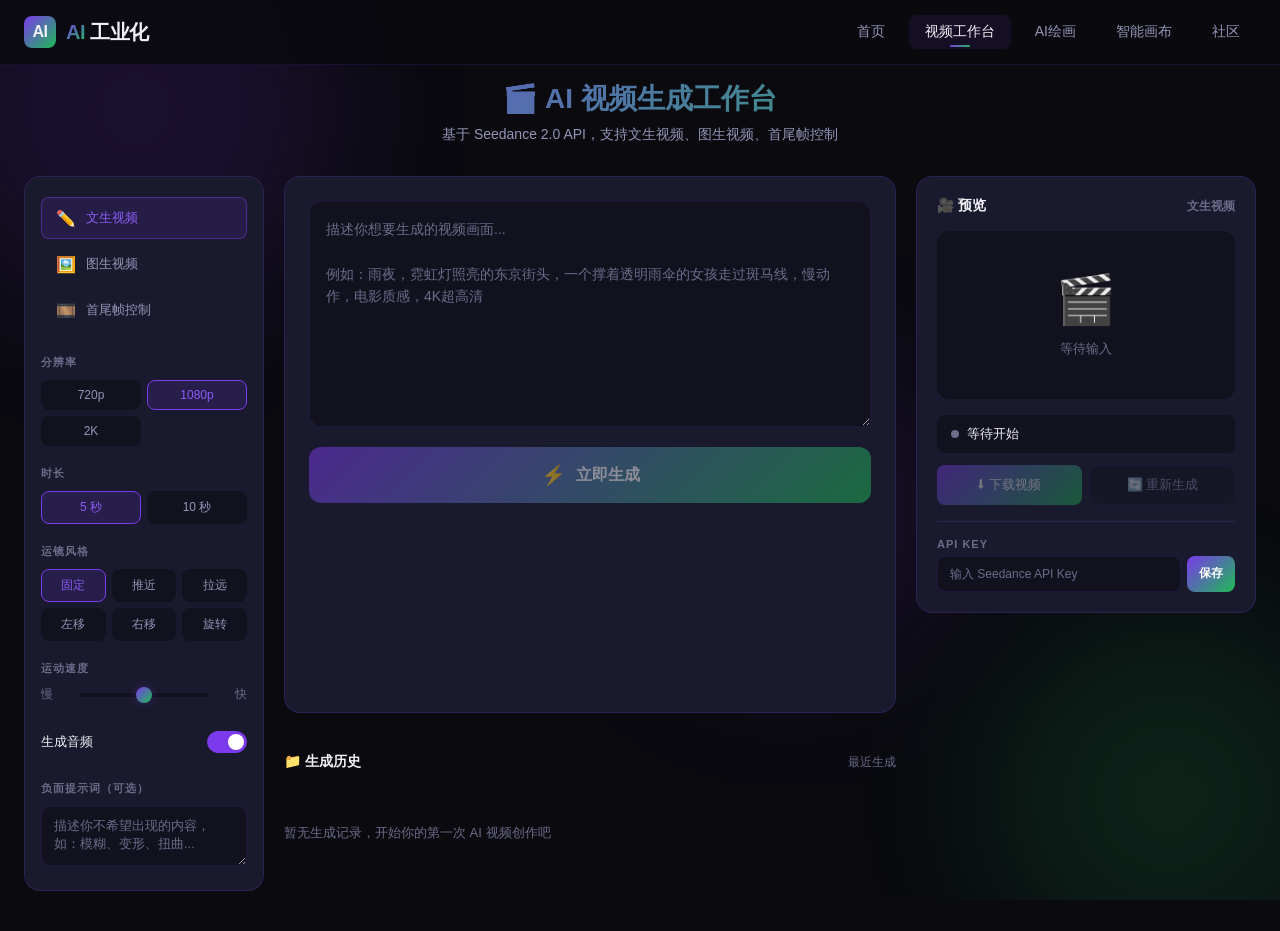
==== pages/video.html @ d216d05a "init: AI工业化视频创作平台" ====
<!DOCTYPE html>
<html lang="zh-CN">
<head>
  <meta charset="UTF-8">
  <meta name="viewport" content="width=device-width, initial-scale=1.0">
  <title>AI 视频生成工作台 - AI 工业化</title>
  <meta name="description" content="AI 视频生成工作台，支持文生视频、图生视频、首尾帧控制，基于 Seedance 2.0 API">
  <link rel="stylesheet" href="../css/style-video.css">
</head>
<body>
  <!-- 动态背景 -->
  <div class="page-bg">
    <div class="orb"></div>
    <div class="orb"></div>
    <div class="orb"></div>
  </div>

  <!-- 导航栏 -->
  <nav class="glass-nav">
    <div class="nav-inner">
      <a href="../index.html" class="nav-brand">
        <span class="logo-icon">AI</span>
        <span><span class="brand-highlight">AI</span> 工业化</span>
      </a>
      <div class="nav-links">
        <a href="../index.html">首页</a>
        <a href="video.html" class="active">视频工作台</a>
        <a href="image.html">AI绘画</a>
        <a href="canvas.html">智能画布</a>
        <a href="community.html">社区</a>
      </div>
      <button class="nav-toggle" aria-label="切换菜单">
        <span></span>
        <span></span>
        <span></span>
      </button>
    </div>
  </nav>

  <!-- 主内容 -->
  <div class="page-wrapper">
    <div class="page-header">
      <h1>🎬 AI 视频生成工作台</h1>
      <p>基于 Seedance 2.0 API，支持文生视频、图生视频、首尾帧控制</p>
    </div>

    <!-- 工作台 -->
    <div class="workbench">

      <!-- ======== 左侧面板：模式选择 & 参数配置 ======== -->
      <aside class="left-panel glass">

        <!-- 模式切换 Tabs -->
        <div class="mode-tabs" role="tablist" aria-label="生成模式">
          <button class="mode-tab active" data-mode="text" role="tab" aria-selected="true">
            <span class="tab-icon">✏️</span>
            <span>文生视频</span>
          </button>
          <button class="mode-tab" data-mode="image" role="tab" aria-selected="false">
            <span class="tab-icon">🖼️</span>
            <span>图生视频</span>
          </button>
          <button class="mode-tab" data-mode="frame" role="tab" aria-selected="false">
            <span class="tab-icon">🎞️</span>
            <span>首尾帧控制</span>
          </button>
        </div>

        <!-- 分辨率 -->
        <div class="panel-section">
          <div class="panel-section-title">分辨率</div>
          <div class="option-grid" data-option="resolution">
            <button class="option-btn" data-value="720p">720p</button>
            <button class="option-btn active" data-value="1080p">1080p</button>
            <button class="option-btn" data-value="2k">2K</button>
          </div>
        </div>

        <!-- 时长 -->
        <div class="panel-section">
          <div class="panel-section-title">时长</div>
          <div class="option-grid" data-option="duration">
            <button class="option-btn active" data-value="5">5 秒</button>
            <button class="option-btn" data-value="10">10 秒</button>
          </div>
        </div>

        <!-- 运镜风格 -->
        <div class="panel-section">
          <div class="panel-section-title">运镜风格</div>
          <div class="option-grid style-grid" data-option="camera_style">
            <button class="option-btn active" data-value="fixed">固定</button>
            <button class="option-btn" data-value="push">推近</button>
            <button class="option-btn" data-value="pull">拉远</button>
            <button class="option-btn" data-value="left">左移</button>
            <button class="option-btn" data-value="right">右移</button>
            <button class="option-btn" data-value="rotate">旋转</button>
          </div>
        </div>

        <!-- 运动速度 -->
        <div class="panel-section">
          <div class="panel-section-title">运动速度</div>
          <div class="speed-slider" data-option="speed">
            <span style="font-size:12px;color:var(--text-muted);width:40px;">慢</span>
            <input type="range" min="0" max="2" value="1" step="1"
                   style="-webkit-appearance:none;appearance:none;flex:1;height:4px;background:var(--bg-input);border-radius:2px;outline:none;cursor:pointer;">
            <span style="font-size:12px;color:var(--text-muted);width:40px;text-align:right;">快</span>
          </div>
        </div>

        <!-- 生成音频 -->
        <div class="panel-section">
          <div class="toggle-row">
            <span class="toggle-label">生成音频</span>
            <label class="toggle-switch">
              <input type="checkbox" checked id="toggle-audio">
              <span class="toggle-slider"></span>
            </label>
          </div>
        </div>

        <!-- 负面提示词 -->
        <div class="panel-section">
          <div class="panel-section-title">负面提示词（可选）</div>
          <textarea class="negative-input" id="negative-prompt" placeholder="描述你不希望出现的内容，如：模糊、变形、扭曲..." aria-label="负面提示词"></textarea>
        </div>

      </aside>

      <!-- ======== 中间面板：主要工作区 ======== -->
      <main class="center-panel">

        <!-- 工作区 -->
        <div class="work-area glass">

          <!-- 文生视频模式 -->
          <div class="mode-content active" id="mode-text">
            <textarea class="prompt-textarea" id="prompt-text" 
                      placeholder="描述你想要生成的视频画面...&#10;&#10;例如：雨夜，霓虹灯照亮的东京街头，一个撑着透明雨伞的女孩走过斑马线，慢动作，电影质感，4K超高清"
                      rows="8" aria-label="视频描述"></textarea>
          </div>

          <!-- 图生视频模式 -->
          <div class="mode-content" id="mode-image">
            <div class="upload-area" id="image-upload-area">
              <div class="upload-icon">🖼️</div>
              <div class="upload-text">拖拽图片到此处或点击上传</div>
              <div class="upload-hint">支持 JPG / PNG / WebP</div>
              <img class="preview-image" id="image-preview" alt="上传的图片预览">
              <input type="file" accept="image/jpeg,image/png,image/webp" id="image-input" aria-label="上传图片">
            </div>
            <div class="prompt-below-input">
              <textarea class="prompt-textarea" id="prompt-image" 
                        placeholder="（可选）描述画面动态效果...&#10;&#10;例如：微风吹动湖面，阳光在水面上闪烁"
                        rows="5" aria-label="图片视频提示词"></textarea>
            </div>
          </div>

          <!-- 首尾帧控制模式 -->
          <div class="mode-content" id="mode-frame">
            <div class="frame-upload-grid">
              <div class="frame-upload-box">
                <span class="upload-label">首帧图片</span>
                <div class="upload-area" id="first-frame-area">
                  <div class="upload-icon">🎬</div>
                  <div class="upload-text">上传首帧</div>
                  <div class="upload-hint">拖拽或点击</div>
                  <img class="preview-image" id="first-frame-preview" alt="首帧预览">
                  <input type="file" accept="image/jpeg,image/png,image/webp" id="first-frame-input" aria-label="上传首帧">
                </div>
              </div>
              <div class="frame-upload-box">
                <span class="upload-label">尾帧图片</span>
                <div class="upload-area" id="last-frame-area">
                  <div class="upload-icon">🎬</div>
                  <div class="upload-text">上传尾帧</div>
                  <div class="upload-hint">拖拽或点击</div>
                  <img class="preview-image" id="last-frame-preview" alt="尾帧预览">
                  <input type="file" accept="image/jpeg,image/png,image/webp" id="last-frame-input" aria-label="上传尾帧">
                </div>
              </div>
            </div>
            <div class="prompt-below-input">
              <textarea class="prompt-textarea" id="prompt-frame" 
                        placeholder="描述首尾帧之间的过渡效果...&#10;&#10;例如：花朵从含苞待放到完全盛开，柔和的自然光线变化"
                        rows="4" aria-label="首尾帧提示词"></textarea>
            </div>
          </div>

          <!-- 生成按钮 -->
          <button class="generate-btn" id="generate-btn" disabled>
            <span class="btn-icon">⚡</span>
            <span>立即生成</span>
          </button>
        </div>

        <!-- 历史记录区域 -->
        <div class="history-section">
          <div class="history-header">
            <h3>📁 生成历史</h3>
            <span style="font-size:12px;color:var(--text-muted);">最近生成</span>
          </div>
          <div class="history-scroll" id="history-scroll">
            <div class="history-empty" id="history-empty">
              暂无生成记录，开始你的第一次 AI 视频创作吧
            </div>
          </div>
        </div>

      </main>

      <!-- ======== 右侧面板：预览区 ======== -->
      <aside class="right-panel glass">

        <div class="preview-section-title">
          <span>🎥 预览</span>
          <span id="mode-label" style="font-size:12px;color:var(--text-muted);">文生视频</span>
        </div>

        <!-- 预览容器 -->
        <div class="preview-container" id="preview-container">
          <div class="preview-placeholder" id="preview-placeholder">
            <div class="placeholder-icon">🎬</div>
            <div class="placeholder-text">
              <span id="status-text">等待输入</span>
            </div>
          </div>
          <video id="preview-video" style="display:none;width:100%;height:100%;object-fit:contain;" 
                 controls autoplay loop></video>
        </div>

        <!-- 状态栏 -->
        <div class="status-bar">
          <span class="status-dot waiting" id="status-dot"></span>
          <span id="status-msg">等待开始</span>
        </div>

        <!-- 操作按钮 -->
        <div class="preview-actions">
          <button class="action-btn primary" id="download-btn" disabled>
            ⬇ 下载视频
          </button>
          <button class="action-btn secondary" id="regenerate-btn" disabled>
            🔄 重新生成
          </button>
        </div>

        <!-- API Key 设置 -->
        <div style="margin-top:16px;padding-top:16px;border-top:1px solid var(--border-card);">
          <div class="panel-section-title" style="margin-bottom:6px;">API Key</div>
          <div style="display:flex;gap:6px;">
            <input type="password" class="negative-input" id="api-key-input" 
                   placeholder="输入 Seedance API Key" 
                   style="min-height:36px;font-size:12px;flex:1;">
            <button id="api-key-save" style="
              padding:8px 12px;
              background:var(--gradient-main);
              border:none;
              border-radius:var(--radius-sm);
              color:white;
              font-size:12px;
              font-weight:600;
              cursor:pointer;
              white-space:nowrap;
              transition:var(--transition);
            ">保存</button>
          </div>
        </div>

      </aside>
    </div>
  </div>

  <script src="../js/main.js"></script>
  <script src="../js/api.js"></script>
  <script>
  (function() {
    'use strict';

    // ============================================
    // DOM 引用
    // ============================================
    const modeTabs = document.querySelectorAll('.mode-tab');
    const modeContents = {
      text: document.getElementById('mode-text'),
      image: document.getElementById('mode-image'),
      frame: document.getElementById('mode-frame')
    };
    const optionGroups = document.querySelectorAll('.option-grid');
    const speedSlider = document.querySelector('.speed-slider input[type="range"]');
    const audioToggle = document.getElementById('toggle-audio');
    const negativePrompt = document.getElementById('negative-prompt');
    const generateBtn = document.getElementById('generate-btn');
    const modeLabel = document.getElementById('mode-label');

    // Preview elements
    const previewContainer = document.getElementById('preview-container');
    const previewPlaceholder = document.getElementById('preview-placeholder');
    const previewVideo = document.getElementById('preview-video');
    const statusDot = document.getElementById('status-dot');
    const statusMsg = document.getElementById('status-msg');
    const statusText = document.getElementById('status-text');
    const downloadBtn = document.getElementById('download-btn');
    const regenerateBtn = document.getElementById('regenerate-btn');

    // API Key
    const apiKeyInput = document.getElementById('api-key-input');
    const apiKeySave = document.getElementById('api-key-save');

    // History
    const historyScroll = document.getElementById('history-scroll');
    const historyEmpty = document.getElementById('history-empty');

    // Inputs
    const promptText = document.getElementById('prompt-text');

    // Image upload elements
    const imageUploadArea = document.getElementById('image-upload-area');
    const imageInput = document.getElementById('image-input');
    const imagePreview = document.getElementById('image-preview');
    const promptImage = document.getElementById('prompt-image');

    // Frame upload elements
    const firstFrameArea = document.getElementById('first-frame-area');
    const firstFrameInput = document.getElementById('first-frame-input');
    const firstFramePreview = document.getElementById('first-frame-preview');
    const lastFrameArea = document.getElementById('last-frame-area');
    const lastFrameInput = document.getElementById('last-frame-input');
    const lastFramePreview = document.getElementById('last-frame-preview');
    const promptFrame = document.getElementById('prompt-frame');

    // ============================================
    // State
    // ============================================
    let currentMode = 'text';
    let currentOptions = {
      resolution: '1080p',
      duration: 5,
      camera_style: 'fixed',
      speed: 'medium',
      audio: true
    };
    let isGenerating = false;
    let generatedVideoUrl = '';
    let history = JSON.parse(localStorage.getItem('ai_video_history') || '[]');
    let uploadedImages = {};

    // ============================================
    // 初始化 - 加载保存的 API Key 和历史
    // ============================================
    function init() {
      // 加载 API Key
      const savedKey = AI_API.getApiKey();
      if (savedKey) {
        apiKeyInput.value = savedKey;
        generateBtn.disabled = false;
      }

      // 加载历史记录
      renderHistory();

      // 事件绑定
      bindModeTabs();
      bindOptions();
      bindGenerate();
      bindApiKey();
      bindUploads();
      bindPreview();
      checkGenerateEnabled();

      // 监听输入变化
      document.querySelectorAll('.prompt-textarea').forEach(function(el) {
        el.addEventListener('input', checkGenerateEnabled);
      });
    }

    // ============================================
    // 模式切换
    // ============================================
    function bindModeTabs() {
      modeTabs.forEach(function(tab) {
        tab.addEventListener('click', function() {
          const mode = tab.dataset.mode;
          if (mode === currentMode) return;
          if (isGenerating) {
            App.showNotification('请等待当前任务完成后切换', 'warning');
            return;
          }

          // 更新 Tab 状态
          modeTabs.forEach(function(t) {
            t.classList.remove('active');
            t.setAttribute('aria-selected', 'false');
          });
          tab.classList.add('active');
          tab.setAttribute('aria-selected', 'true');

          // 更新内容
          Object.keys(modeContents).forEach(function(key) {
            if (modeContents[key]) {
              modeContents[key].classList.remove('active');
            }
          });
          if (modeContents[mode]) {
            modeContents[mode].classList.add('active');
          }

          currentMode = mode;

          // 更新标签
          const labels = { text: '文生视频', image: '图生视频', frame: '首尾帧控制' };
          modeLabel.textContent = labels[mode] || mode;

          checkGenerateEnabled();
        });
      });
    }

    // ============================================
    // 选项切换
    // ============================================
    function bindOptions() {
      // 选项网格按钮
      optionGroups.forEach(function(group) {
        var buttons = group.querySelectorAll('.option-btn');
        buttons.forEach(function(btn) {
          btn.addEventListener('click', function() {
            buttons.forEach(function(b) { b.classList.remove('active'); });
            btn.classList.add('active');

            const optionName = group.dataset.option;
            const value = btn.dataset.value;

            if (optionName === 'resolution') {
              currentOptions.resolution = value;
            } else if (optionName === 'duration') {
              currentOptions.duration = parseInt(value);
            } else if (optionName === 'camera_style') {
              currentOptions.camera_style = value;
            }
          });
        });
      });

      // 运动速度
      if (speedSlider) {
        speedSlider.addEventListener('input', function() {
          const val = parseInt(speedSlider.value);
          if (val <= 0) currentOptions.speed = 'slow';
          else if (val >= 2) currentOptions.speed = 'fast';
          else currentOptions.speed = 'medium';
        });
      }
      
      // 滑块 UI 适配（兼容 fill 样式的）
      if (speedSlider) {
        updateSliderFill(speedSlider);
        speedSlider.addEventListener('input', function() {
          updateSliderFill(speedSlider);
        });
      }

      // 音频开关
      if (audioToggle) {
        audioToggle.addEventListener('change', function() {
          currentOptions.audio = audioToggle.checked;
        });
      }
    }

    function updateSliderFill(slider) {
      var fill = slider.closest('.speed-slider')?.querySelector('.slider-fill');
      if (!fill) return;
      var min = parseFloat(slider.min) || 0;
      var max = parseFloat(slider.max) || 100;
      var val = parseFloat(slider.value) || 0;
      var pct = ((val - min) / (max - min)) * 100;
      fill.style.width = pct + '%';
    }

    // ============================================
    // 上传区域
    // ============================================
    function bindUploads() {
      setupUploadArea(imageUploadArea, imageInput, imagePreview, 'image');
      setupUploadArea(firstFrameArea, firstFrameInput, firstFramePreview, 'firstFrame');
      setupUploadArea(lastFrameArea, lastFrameInput, lastFramePreview, 'lastFrame');
    }

    function setupUploadArea(area, input, preview, key) {
      if (!area || !input || !preview) return;

      // 点击上传
      input.addEventListener('change', function(e) {
        handleFile(e.target.files[0], area, preview, key);
      });

      // 拖拽上传
      ['dragenter', 'dragover'].forEach(function(evt) {
        area.addEventListener(evt, function(e) {
          e.preventDefault();
          e.stopPropagation();
          area.classList.add('drag-over');
        });
      });

      ['dragleave', 'drop'].forEach(function(evt) {
        area.addEventListener(evt, function(e) {
          e.preventDefault();
          e.stopPropagation();
          area.classList.remove('drag-over');
          if (evt === 'drop' && e.dataTransfer.files.length) {
            handleFile(e.dataTransfer.files[0], area, preview, key);
          }
        });
      });
    }

    function handleFile(file, area, preview, key) {
      if (!file || !file.type.startsWith('image/')) {
        App.showNotification('请上传图片文件', 'error');
        return;
      }

      if (file.size > 20 * 1024 * 1024) {
        App.showNotification('图片大小不能超过 20MB', 'error');
        return;
      }

      const reader = new FileReader();
      reader.onload = function(e) {
        preview.src = e.target.result;
        area.classList.add('has-image');
        uploadedImages[key] = file;
        checkGenerateEnabled();
      };
      reader.readAsDataURL(file);
    }

    // ============================================
    // 生成按钮
    // ============================================
    function checkGenerateEnabled() {
      if (isGenerating) {
        generateBtn.disabled = true;
        return;
      }

      const apiKey = AI_API.getApiKey();
      if (!apiKey) {
        generateBtn.disabled = true;
        return;
      }

      if (currentMode === 'text') {
        generateBtn.disabled = !promptText.value.trim();
      } else if (currentMode === 'image') {
        generateBtn.disabled = !uploadedImages.image;
      } else if (currentMode === 'frame') {
        generateBtn.disabled = !uploadedImages.firstFrame;
      }
    }

    // ============================================
    // 生成逻辑
    // ============================================
    function bindGenerate() {
      generateBtn.addEventListener('click', startGeneration);
    }

    async function startGeneration() {
      if (isGenerating) return;

      // 检查 API Key
      const apiKey = AI_API.getApiKey();
      if (!apiKey) {
        App.showNotification('请先在右侧面板设置 API Key', 'warning');
        return;
      }

      // 收集参数
      const options = {
        resolution: currentOptions.resolution,
        duration: currentOptions.duration,
        cameraStyle: currentOptions.camera_style,
        speed: currentOptions.speed,
        audio: currentOptions.audio,
        negativePrompt: negativePrompt.value.trim()
      };

      // 获取提示词
      let prompt = '';
      let taskPromise = null;

      try {
        if (currentMode === 'text') {
          prompt = promptText.value.trim();
          if (!prompt) {
            App.showNotification('请输入视频描述', 'warning');
            return;
          }
          taskPromise = AI_API.textToVideo(prompt, options);
        } else if (currentMode === 'image') {
          if (!uploadedImages.image) {
            App.showNotification('请上传图片', 'warning');
            return;
          }
          prompt = promptImage.value.trim();
          taskPromise = AI_API.imageToVideo(uploadedImages.image, prompt, options);
        } else if (currentMode === 'frame') {
          if (!uploadedImages.firstFrame) {
            App.showNotification('请上传首帧图片', 'warning');
            return;
          }
          prompt = promptFrame.value.trim();
          taskPromise = AI_API.frameToFrame(uploadedImages.firstFrame, uploadedImages.lastFrame || null, prompt, options);
        }

        // 开始生成状态
        isGenerating = true;
        generateBtn.disabled = true;
        generateBtn.querySelector('.btn-icon').textContent = '⏳';
        generateBtn.querySelector(':scope > span:last-child').textContent = '生成中...';
        
        updateStatus('processing', '正在提交任务...');
        updatePreviewStatus('处理中...');

        // 提交任务
        const taskResult = await taskPromise;

        updateStatus('processing', 'AI 正在生成视频（约1-3分钟）');
        updatePreviewStatus('生成中...');
        previewContainer.classList.add('generating');

        // 模拟演示流程（同时也尝试真实轮询）
        const useSimulation = !apiKey || apiKey.length < 10;
        
        if (useSimulation) {
          // 演示模式
          await simulateGeneration();
        } else {
          // 真实轮询
          let lastStatus = '';
          await AI_API.pollTask(taskResult.taskId, function(status) {
            lastStatus = status;
            if (status === 'processing' || status === 'queued') {
              updateStatus('processing', 'AI 正在生成视频，请稍候...');
            }
          });

          updateStatus('completed', '视频生成完成！');
        }

        // 生成完成（演示模式）
        if (useSimulation) {
          generatedVideoUrl = 'https://example.com/generated-video-' + Date.now() + '.mp4';
        }

      } catch (error) {
        console.error('Generation failed:', error);
        updateStatus('waiting', '生成失败: ' + (error.message || '请重试'));
        updatePreviewStatus('❌ 生成失败');
        App.showNotification('生成失败: ' + (error.message || '请重试'), 'error');
        finishGeneration();
        return;
      }

      // 显示视频（演示模式下没有真实视频，展示生成成功状态）
      if (generatedVideoUrl) {
        // 尝试设置真实视频 URL 
        previewVideo.style.display = 'block';
        previewPlaceholder.style.display = 'none';
        previewVideo.src = generatedVideoUrl;
      } else {
        // 演示完成状态
        previewPlaceholder.querySelector('.placeholder-icon').textContent = '✅';
        updatePreviewStatus('✅ 视频生成完成');
      }

      previewContainer.classList.remove('generating');
      downloadBtn.disabled = false;
      regenerateBtn.disabled = false;

      // 添加到历史
      addToHistory({
        mode: currentMode,
        prompt: prompt.substring(0, 50),
        options: options,
        timestamp: Date.now()
      });

      App.showNotification('视频生成成功！', 'success');
      finishGeneration();
    }

    async function simulateGeneration() {
      // 模拟进度
      updateStatus('processing', 'AI 正在分析提示词...');
      await App.sleep(1500);

      updateStatus('processing', '正在生成关键帧...');
      await App.sleep(2000);

      updateStatus('processing', '正在渲染视频...');
      await App.sleep(2000);

      updateStatus('processing', '正在进行后期处理...');
      await App.sleep(1500);

      updateStatus('completed', '视频生成完成！');
      updatePreviewStatus('✅ 视频生成完成！请查看结果');
    }

    function updateStatus(type, msg) {
      statusDot.className = 'status-dot ' + type;
      statusMsg.textContent = msg || '';
    }

    function updatePreviewStatus(text) {
      statusText.textContent = text;
    }

    function finishGeneration() {
      isGenerating = false;
      generateBtn.disabled = false;
      generateBtn.querySelector('.btn-icon').textContent = '⚡';
      generateBtn.querySelector(':scope > span:last-child').textContent = '立即生成';
      checkGenerateEnabled();
    }

    // ============================================
    // 预览操作
    // ============================================
    function bindPreview() {
      // 下载
      downloadBtn.addEventListener('click', function() {
        if (generatedVideoUrl) {
          AI_API.downloadVideo(generatedVideoUrl, 'ai-video-' + Date.now() + '.mp4');
        } else {
          App.showNotification('暂无视频可下载', 'warning');
        }
      });

      // 重新生成
      regenerateBtn.addEventListener('click', function() {
        // 重置预览
        previewVideo.style.display = 'none';
        previewVideo.removeAttribute('src');
        previewPlaceholder.style.display = 'block';
        previewPlaceholder.querySelector('.placeholder-icon').textContent = '🎬';
        updatePreviewStatus('点击"立即生成"重新创作');
        updateStatus('waiting', '准备就绪');
        downloadBtn.disabled = true;
        regenerateBtn.disabled = true;
        generatedVideoUrl = '';
        startGeneration();
      });
    }

    // ============================================
    // API Key 管理
    // ============================================
    function bindApiKey() {
      apiKeySave.addEventListener('click', function() {
        const key = apiKeyInput.value.trim();
        if (!key) {
          App.showNotification('请输入 API Key', 'warning');
          return;
        }
        AI_API.setApiKey(key);
        generateBtn.disabled = false;
        App.showNotification('API Key 已保存', 'success');
        checkGenerateEnabled();
      });

      apiKeyInput.addEventListener('keydown', function(e) {
        if (e.key === 'Enter') {
          apiKeySave.click();
        }
      });
    }

    // ============================================
    // 历史记录
    // ============================================
    function addToHistory(record) {
      history.unshift(record);
      if (history.length > 50) {
        history = history.slice(0, 50);
      }
      localStorage.setItem('ai_video_history', JSON.stringify(history));
      renderHistory();
    }

    function renderHistory() {
      if (!historyScroll || !historyEmpty) return;

      // 清空（保留 empty 占位）
      var items = historyScroll.querySelectorAll('.history-item');
      items.forEach(function(el) { el.remove(); });

      if (history.length === 0) {
        historyEmpty.style.display = 'flex';
        return;
      }

      historyEmpty.style.display = 'none';

      history.forEach(function(record) {
        var item = document.createElement('div');
        item.className = 'history-item';

        var modeIcons = { text: '✏️', image: '🖼️', frame: '🎞️' };
        var modeLabels = { text: '文生', image: '图生', frame: '首尾帧' };

        item.innerHTML = 
          '<div class="history-thumb">' + (modeIcons[record.mode] || '🎬') + '</div>' +
          '<div class="history-meta">' + 
            (modeLabels[record.mode] || record.mode) + ' · ' +
            App.formatDate(record.timestamp, 'HH:mm') +
          '</div>';

        item.title = record.prompt || '';

        item.addEventListener('click', function() {
          App.showNotification('历史记录查看功能开发中', 'info');
        });

        historyScroll.appendChild(item);
      });
    }

    // ============================================
    // 启动
    // ============================================
    document.addEventListener('DOMContentLoaded', init);

  })();
  </script>

</body>
</html>
---- css/style-video.css ----
/* ============================================
   AI 工业化 - 视频生成工作台 样式
   即梦风格 · 深色主题
   ============================================ */

:root {
  --bg-primary: #0a0a0f;
  --bg-card: #1a1a2e;
  --bg-card-hover: #22223a;
  --bg-input: #12121f;
  --border-card: rgba(124, 58, 237, 0.2);
  --border-active: rgba(124, 58, 237, 0.5);
  --purple: #7C3AED;
  --purple-light: #8B5CF6;
  --purple-dark: #5B21B6;
  --cyan: #1DB954;
  --cyan-light: #34D96B;
  --gradient-main: linear-gradient(135deg, #7C3AED, #1DB954);
  --gradient-hover: linear-gradient(135deg, #8B5CF6, #34D96B);
  --text-primary: #f0f0f5;
  --text-secondary: #9494b8;
  --text-muted: #6b6b8a;
  --glow-purple: rgba(124, 58, 237, 0.3);
  --glow-cyan: rgba(29, 185, 84, 0.3);
  --radius-lg: 16px;
  --radius-md: 12px;
  --radius-sm: 8px;
  --transition: all 0.3s cubic-bezier(0.4, 0, 0.2, 1);
}

/* ---- Global Reset ---- */
*, *::before, *::after {
  margin: 0;
  padding: 0;
  box-sizing: border-box;
}

body {
  font-family: -apple-system, BlinkMacSystemFont, 'Segoe UI', Roboto, 'PingFang SC', 'Noto Sans SC', sans-serif;
  background: var(--bg-primary);
  color: var(--text-primary);
  min-height: 100vh;
  overflow-x: hidden;
  -webkit-font-smoothing: antialiased;
}

/* ---- Animated Background ---- */
.page-bg {
  position: fixed;
  top: 0;
  left: 0;
  width: 100%;
  height: 100%;
  z-index: 0;
  pointer-events: none;
  overflow: hidden;
}

.page-bg .orb {
  position: absolute;
  border-radius: 50%;
  filter: blur(80px);
  opacity: 0.15;
  animation: orbFloat 12s ease-in-out infinite;
}

.page-bg .orb:nth-child(1) {
  width: 400px;
  height: 400px;
  background: var(--purple);
  top: -10%;
  left: -5%;
  animation-delay: 0s;
}

.page-bg .orb:nth-child(2) {
  width: 350px;
  height: 350px;
  background: var(--cyan);
  bottom: -8%;
  right: -5%;
  animation-delay: -4s;
}

.page-bg .orb:nth-child(3) {
  width: 300px;
  height: 300px;
  background: var(--purple);
  top: 40%;
  left: 50%;
  animation-delay: -8s;
}

@keyframes orbFloat {
  0%, 100% { transform: translate(0, 0) scale(1); }
  25% { transform: translate(30px, -30px) scale(1.1); }
  50% { transform: translate(-20px, 20px) scale(0.95); }
  75% { transform: translate(15px, -10px) scale(1.05); }
}

/* ---- Glassmorphism Utility ---- */
.glass {
  background: rgba(26, 26, 46, 0.7);
  backdrop-filter: blur(20px);
  -webkit-backdrop-filter: blur(20px);
  border: 1px solid var(--border-card);
}

/* ---- Navigation ---- */
.glass-nav {
  position: fixed;
  top: 0;
  left: 0;
  right: 0;
  z-index: 100;
  background: rgba(10, 10, 15, 0.85);
  backdrop-filter: blur(20px);
  -webkit-backdrop-filter: blur(20px);
  border-bottom: 1px solid rgba(124, 58, 237, 0.15);
}

.nav-inner {
  max-width: 1440px;
  margin: 0 auto;
  padding: 0 24px;
  height: 64px;
  display: flex;
  align-items: center;
  justify-content: space-between;
}

.nav-brand {
  display: flex;
  align-items: center;
  gap: 10px;
  text-decoration: none;
  font-size: 20px;
  font-weight: 700;
  color: var(--text-primary);
  letter-spacing: -0.5px;
}

.nav-brand .logo-icon {
  width: 32px;
  height: 32px;
  background: var(--gradient-main);
  border-radius: 8px;
  display: flex;
  align-items: center;
  justify-content: center;
  font-size: 16px;
  font-weight: bold;
}

.nav-brand .brand-highlight {
  background: var(--gradient-main);
  -webkit-background-clip: text;
  -webkit-text-fill-color: transparent;
  background-clip: text;
}

.nav-links {
  display: flex;
  align-items: center;
  gap: 8px;
}

.nav-links a {
  text-decoration: none;
  color: var(--text-secondary);
  padding: 8px 16px;
  border-radius: var(--radius-sm);
  font-size: 14px;
  font-weight: 500;
  transition: var(--transition);
  position: relative;
}

.nav-links a:hover,
.nav-links a.active {
  color: var(--text-primary);
  background: rgba(124, 58, 237, 0.1);
}

.nav-links a.active::after {
  content: '';
  position: absolute;
  bottom: 2px;
  left: 50%;
  transform: translateX(-50%);
  width: 20px;
  height: 2px;
  background: var(--gradient-main);
  border-radius: 2px;
}

.nav-toggle {
  display: none;
  flex-direction: column;
  gap: 5px;
  background: none;
  border: none;
  cursor: pointer;
  padding: 4px;
}

.nav-toggle span {
  display: block;
  width: 24px;
  height: 2px;
  background: var(--text-secondary);
  border-radius: 2px;
  transition: var(--transition);
}

/* ---- Page Layout ---- */
.page-wrapper {
  position: relative;
  z-index: 1;
  padding-top: 80px;
  padding-bottom: 40px;
  max-width: 1440px;
  margin: 0 auto;
  padding-left: 24px;
  padding-right: 24px;
}

.page-header {
  text-align: center;
  margin-bottom: 32px;
}

.page-header h1 {
  font-size: 28px;
  font-weight: 700;
  background: var(--gradient-main);
  -webkit-background-clip: text;
  -webkit-text-fill-color: transparent;
  background-clip: text;
  margin-bottom: 8px;
}

.page-header p {
  color: var(--text-secondary);
  font-size: 14px;
}

/* ---- Workbench Layout ---- */
.workbench {
  display: grid;
  grid-template-columns: 240px 1fr 340px;
  gap: 20px;
  min-height: calc(100vh - 200px);
}

/* ---- Left Panel (模式选择) ---- */
.left-panel {
  background: var(--bg-card);
  border: 1px solid var(--border-card);
  border-radius: var(--radius-lg);
  padding: 20px 16px;
  height: fit-content;
}

.mode-tabs {
  display: flex;
  flex-direction: column;
  gap: 4px;
  margin-bottom: 24px;
}

.mode-tab {
  display: flex;
  align-items: center;
  gap: 10px;
  padding: 10px 14px;
  border-radius: var(--radius-sm);
  background: transparent;
  border: 1px solid transparent;
  color: var(--text-secondary);
  font-size: 13px;
  font-weight: 500;
  cursor: pointer;
  transition: var(--transition);
  text-align: left;
  width: 100%;
}

.mode-tab .tab-icon {
  width: 20px;
  height: 20px;
  display: flex;
  align-items: center;
  justify-content: center;
  font-size: 16px;
}

.mode-tab:hover {
  background: rgba(124, 58, 237, 0.08);
  color: var(--text-primary);
}

.mode-tab.active {
  background: rgba(124, 58, 237, 0.12);
  border-color: var(--border-active);
  color: var(--purple-light);
}

.mode-tab.active .tab-icon {
  color: var(--purple-light);
}

.panel-section {
  margin-bottom: 20px;
}

.panel-section:last-child {
  margin-bottom: 0;
}

.panel-section-title {
  font-size: 11px;
  font-weight: 600;
  text-transform: uppercase;
  letter-spacing: 1px;
  color: var(--text-muted);
  margin-bottom: 10px;
}

/* ---- Resolution / Duration / Style / Speed Options ---- */
.option-grid {
  display: grid;
  grid-template-columns: 1fr 1fr;
  gap: 6px;
}

.option-btn {
  padding: 7px 10px;
  border-radius: var(--radius-sm);
  background: var(--bg-input);
  border: 1px solid transparent;
  color: var(--text-secondary);
  font-size: 12px;
  cursor: pointer;
  transition: var(--transition);
  text-align: center;
  font-weight: 500;
}

.option-btn:hover {
  border-color: rgba(124, 58, 237, 0.3);
  color: var(--text-primary);
}

.option-btn.active {
  border-color: var(--purple);
  background: rgba(124, 58, 237, 0.15);
  color: var(--purple-light);
}

/* Style options need a full-width grid */
.option-grid.style-grid {
  grid-template-columns: 1fr 1fr 1fr;
}

/* Speed options */
.option-grid.speed-grid {
  grid-template-columns: 1fr;
}

.speed-slider {
  display: flex;
  align-items: center;
  gap: 10px;
}

.speed-slider .slider-track {
  flex: 1;
  height: 4px;
  background: var(--bg-input);
  border-radius: 2px;
  position: relative;
  cursor: pointer;
}

.speed-slider .slider-track .slider-fill {
  height: 100%;
  background: var(--gradient-main);
  border-radius: 2px;
  width: 50%;
  transition: width 0.3s;
}

.speed-slider input[type="range"] {
  -webkit-appearance: none;
  appearance: none;
  flex: 1;
  height: 4px;
  background: var(--bg-input);
  border-radius: 2px;
  outline: none;
  cursor: pointer;
}

.speed-slider input[type="range"]::-webkit-slider-thumb {
  -webkit-appearance: none;
  width: 16px;
  height: 16px;
  background: var(--gradient-main);
  border-radius: 50%;
  cursor: pointer;
  box-shadow: 0 0 10px var(--glow-purple);
}

/* ---- Toggle Switch ---- */
.toggle-row {
  display: flex;
  align-items: center;
  justify-content: space-between;
  padding: 8px 0;
}

.toggle-label {
  font-size: 13px;
  color: var(--text-primary);
}

.toggle-switch {
  position: relative;
  width: 40px;
  height: 22px;
  cursor: pointer;
}

.toggle-switch input {
  opacity: 0;
  width: 0;
  height: 0;
}

.toggle-slider {
  position: absolute;
  inset: 0;
  background: var(--bg-input);
  border-radius: 11px;
  transition: var(--transition);
  border: 1px solid rgba(124, 58, 237, 0.15);
}

.toggle-slider::before {
  content: '';
  position: absolute;
  width: 16px;
  height: 16px;
  left: 2px;
  top: 2px;
  background: var(--text-muted);
  border-radius: 50%;
  transition: var(--transition);
}

.toggle-switch input:checked + .toggle-slider {
  background: var(--purple);
  border-color: var(--purple);
}

.toggle-switch input:checked + .toggle-slider::before {
  background: #fff;
  transform: translateX(18px);
}

/* ---- Negative Prompt Input ---- */
.negative-input {
  width: 100%;
  padding: 10px 12px;
  background: var(--bg-input);
  border: 1px solid rgba(124, 58, 237, 0.15);
  border-radius: var(--radius-sm);
  color: var(--text-primary);
  font-size: 13px;
  resize: vertical;
  min-height: 60px;
  transition: var(--transition);
  outline: none;
  font-family: inherit;
}

.negative-input:focus {
  border-color: var(--purple);
  box-shadow: 0 0 12px var(--glow-purple);
}

.negative-input::placeholder {
  color: var(--text-muted);
}

/* ---- Center Panel (工作区) ---- */
.center-panel {
  display: flex;
  flex-direction: column;
  gap: 20px;
}

.work-area {
  flex: 1;
  background: var(--bg-card);
  border: 1px solid var(--border-card);
  border-radius: var(--radius-lg);
  padding: 24px;
  display: flex;
  flex-direction: column;
}

/* Text input mode */
.prompt-textarea {
  flex: 1;
  width: 100%;
  min-height: 180px;
  padding: 16px;
  background: var(--bg-input);
  border: 1px solid rgba(124, 58, 237, 0.15);
  border-radius: var(--radius-md);
  color: var(--text-primary);
  font-size: 15px;
  resize: vertical;
  outline: none;
  transition: var(--transition);
  font-family: inherit;
  line-height: 1.6;
}

.prompt-textarea:focus {
  border-color: var(--purple);
  box-shadow: 0 0 16px var(--glow-purple);
}

.prompt-textarea::placeholder {
  color: var(--text-muted);
  font-size: 14px;
}

/* Image upload area */
.upload-area {
  border: 2px dashed rgba(124, 58, 237, 0.2);
  border-radius: var(--radius-md);
  padding: 40px 24px;
  text-align: center;
  cursor: pointer;
  transition: var(--transition);
  position: relative;
  background: rgba(124, 58, 237, 0.03);
}

.upload-area:hover,
.upload-area.drag-over {
  border-color: var(--purple);
  background: rgba(124, 58, 237, 0.08);
  box-shadow: 0 0 20px var(--glow-purple);
}

.upload-area .upload-icon {
  font-size: 48px;
  margin-bottom: 12px;
  opacity: 0.6;
}

.upload-area .upload-text {
  font-size: 14px;
  color: var(--text-secondary);
  margin-bottom: 4px;
}

.upload-area .upload-hint {
  font-size: 12px;
  color: var(--text-muted);
}

.upload-area .preview-image {
  max-width: 100%;
  max-height: 200px;
  border-radius: var(--radius-sm);
  display: none;
  margin: 0 auto;
}

.upload-area.has-image {
  border-style: solid;
}

.upload-area.has-image .preview-image {
  display: block;
}

.upload-area.has-image .upload-icon,
.upload-area.has-image .upload-text,
.upload-area.has-image .upload-hint {
  display: none;
}

.upload-area input[type="file"] {
  position: absolute;
  inset: 0;
  opacity: 0;
  cursor: pointer;
}

/* Frame upload grid (首尾帧模式) */
.frame-upload-grid {
  display: grid;
  grid-template-columns: 1fr 1fr;
  gap: 12px;
  margin-bottom: 16px;
}

.frame-upload-box {
  text-align: center;
}

.frame-upload-box .upload-label {
  font-size: 12px;
  color: var(--text-secondary);
  margin-bottom: 8px;
  display: block;
  font-weight: 500;
}

/* Prompt input below upload area */
.prompt-below-input {
  margin-top: 16px;
}

/* ---- Generate Button ---- */
.generate-btn {
  display: flex;
  align-items: center;
  justify-content: center;
  gap: 10px;
  width: 100%;
  padding: 16px 24px;
  background: var(--gradient-main);
  border: none;
  border-radius: var(--radius-md);
  color: white;
  font-size: 16px;
  font-weight: 600;
  cursor: pointer;
  transition: var(--transition);
  margin-top: 20px;
  position: relative;
  overflow: hidden;
}

.generate-btn::before {
  content: '';
  position: absolute;
  inset: 0;
  background: var(--gradient-hover);
  opacity: 0;
  transition: var(--transition);
}

.generate-btn:hover::before {
  opacity: 1;
}

.generate-btn:hover {
  transform: translateY(-2px);
  box-shadow: 0 8px 30px var(--glow-purple);
}

.generate-btn:active {
  transform: translateY(0);
}

.generate-btn:disabled {
  opacity: 0.5;
  cursor: not-allowed;
  transform: none;
  box-shadow: none;
}

.generate-btn span, 
.generate-btn svg {
  position: relative;
  z-index: 1;
}

.generate-btn .btn-icon {
  font-size: 20px;
}

/* ---- Right Panel (预览区) ---- */
.right-panel {
  background: var(--bg-card);
  border: 1px solid var(--border-card);
  border-radius: var(--radius-lg);
  padding: 20px;
  height: fit-content;
}

.preview-section-title {
  font-size: 14px;
  font-weight: 600;
  margin-bottom: 16px;
  display: flex;
  align-items: center;
  justify-content: space-between;
}

.preview-container {
  width: 100%;
  aspect-ratio: 16 / 9;
  background: var(--bg-input);
  border-radius: var(--radius-md);
  overflow: hidden;
  position: relative;
  margin-bottom: 16px;
  display: flex;
  align-items: center;
  justify-content: center;
}

/* Placeholder animation */
.preview-placeholder {
  text-align: center;
  color: var(--text-muted);
}

.preview-placeholder .placeholder-icon {
  font-size: 48px;
  margin-bottom: 12px;
  animation: pulse 2s ease-in-out infinite;
}

.preview-placeholder .placeholder-text {
  font-size: 13px;
}

@keyframes pulse {
  0%, 100% { opacity: 0.4; transform: scale(1); }
  50% { opacity: 0.8; transform: scale(1.05); }
}

/* Generating animation */
.preview-container.generating::after {
  content: '';
  position: absolute;
  inset: 0;
  background: linear-gradient(135deg, 
    transparent 0%, 
    rgba(124, 58, 237, 0.05) 50%, 
    transparent 100%
  );
  background-size: 200% 200%;
  animation: shimmer 2s ease-in-out infinite;
}

@keyframes shimmer {
  0% { background-position: -200% 0; }
  100% { background-position: 200% 0; }
}

/* Status bar */
.status-bar {
  display: flex;
  align-items: center;
  gap: 8px;
  padding: 10px 14px;
  background: var(--bg-input);
  border-radius: var(--radius-sm);
  margin-bottom: 12px;
  font-size: 13px;
}

.status-dot {
  width: 8px;
  height: 8px;
  border-radius: 50%;
  flex-shrink: 0;
}

.status-dot.waiting {
  background: #6b6b8a;
}

.status-dot.processing {
  background: var(--purple);
  animation: blink 1s ease-in-out infinite;
}

.status-dot.completed {
  background: var(--cyan);
}

@keyframes blink {
  0%, 100% { opacity: 1; }
  50% { opacity: 0.3; }
}

/* Action buttons */
.preview-actions {
  display: grid;
  grid-template-columns: 1fr 1fr;
  gap: 8px;
}

.action-btn {
  display: flex;
  align-items: center;
  justify-content: center;
  gap: 6px;
  padding: 10px 16px;
  border-radius: var(--radius-sm);
  font-size: 13px;
  font-weight: 500;
  cursor: pointer;
  transition: var(--transition);
  border: none;
}

.action-btn.primary {
  background: var(--gradient-main);
  color: white;
}

.action-btn.primary:hover {
  box-shadow: 0 4px 16px var(--glow-purple);
  transform: translateY(-1px);
}

.action-btn.secondary {
  background: var(--bg-input);
  color: var(--text-secondary);
  border: 1px solid rgba(124, 58, 237, 0.15);
}

.action-btn.secondary:hover {
  border-color: var(--purple);
  color: var(--text-primary);
}

.action-btn:disabled {
  opacity: 0.4;
  cursor: not-allowed;
  transform: none !important;
}

/* ---- History Section ---- */
.history-section {
  margin-top: 20px;
}

.history-header {
  display: flex;
  align-items: center;
  justify-content: space-between;
  margin-bottom: 12px;
}

.history-header h3 {
  font-size: 14px;
  font-weight: 600;
  color: var(--text-primary);
}

.history-scroll {
  display: flex;
  gap: 12px;
  overflow-x: auto;
  padding-bottom: 8px;
  scrollbar-width: thin;
  scrollbar-color: rgba(124, 58, 237, 0.3) transparent;
}

.history-scroll::-webkit-scrollbar {
  height: 4px;
}

.history-scroll::-webkit-scrollbar-track {
  background: transparent;
}

.history-scroll::-webkit-scrollbar-thumb {
  background: rgba(124, 58, 237, 0.3);
  border-radius: 4px;
}

.history-item {
  flex-shrink: 0;
  width: 140px;
  border-radius: var(--radius-sm);
  overflow: hidden;
  background: var(--bg-input);
  border: 1px solid rgba(124, 58, 237, 0.1);
  cursor: pointer;
  transition: var(--transition);
}

.history-item:hover {
  border-color: var(--purple);
  transform: translateY(-2px);
  box-shadow: 0 4px 16px var(--glow-purple);
}

.history-item .history-thumb {
  width: 100%;
  aspect-ratio: 16 / 9;
  background: linear-gradient(135deg, var(--bg-input), rgba(124, 58, 237, 0.1));
  display: flex;
  align-items: center;
  justify-content: center;
  color: var(--text-muted);
  font-size: 24px;
}

.history-item .history-meta {
  padding: 8px 10px;
  font-size: 11px;
  color: var(--text-secondary);
  white-space: nowrap;
  overflow: hidden;
  text-overflow: ellipsis;
}

.history-empty {
  display: flex;
  align-items: center;
  justify-content: center;
  min-height: 100px;
  color: var(--text-muted);
  font-size: 13px;
}

/* ---- Responsive ---- */
@media (max-width: 1200px) {
  .workbench {
    grid-template-columns: 220px 1fr 300px;
  }
}

@media (max-width: 992px) {
  .workbench {
    grid-template-columns: 1fr;
    gap: 16px;
  }

  .left-panel {
    position: sticky;
    top: 80px;
    z-index: 10;
  }

  .mode-tabs {
    flex-direction: row;
    overflow-x: auto;
  }

  .mode-tab {
    white-space: nowrap;
    flex-shrink: 0;
  }

  .option-grid {
    grid-template-columns: repeat(4, 1fr);
  }
}

@media (max-width: 768px) {
  .nav-links {
    display: none;
    position: absolute;
    top: 64px;
    left: 0;
    right: 0;
    background: var(--bg-primary);
    flex-direction: column;
    padding: 16px 24px;
    border-bottom: 1px solid rgba(124, 58, 237, 0.15);
  }

  .nav-links.open {
    display: flex;
  }

  .nav-toggle {
    display: flex;
  }

  .page-wrapper {
    padding-left: 16px;
    padding-right: 16px;
  }

  .workbench {
    grid-template-columns: 1fr;
  }

  .option-grid {
    grid-template-columns: 1fr 1fr;
  }

  .option-grid.style-grid {
    grid-template-columns: 1fr 1fr 1fr;
  }

  .frame-upload-grid {
    grid-template-columns: 1fr;
  }

  .right-panel {
    order: -1;
  }
}

@media (max-width: 480px) {
  .option-grid.style-grid {
    grid-template-columns: 1fr 1fr;
  }

  .preview-actions {
    grid-template-columns: 1fr;
  }
}

/* ---- Hide mode content ---- */
.mode-content {
  display: none;
}

.mode-content.active {
  display: flex;
  flex-direction: column;
}
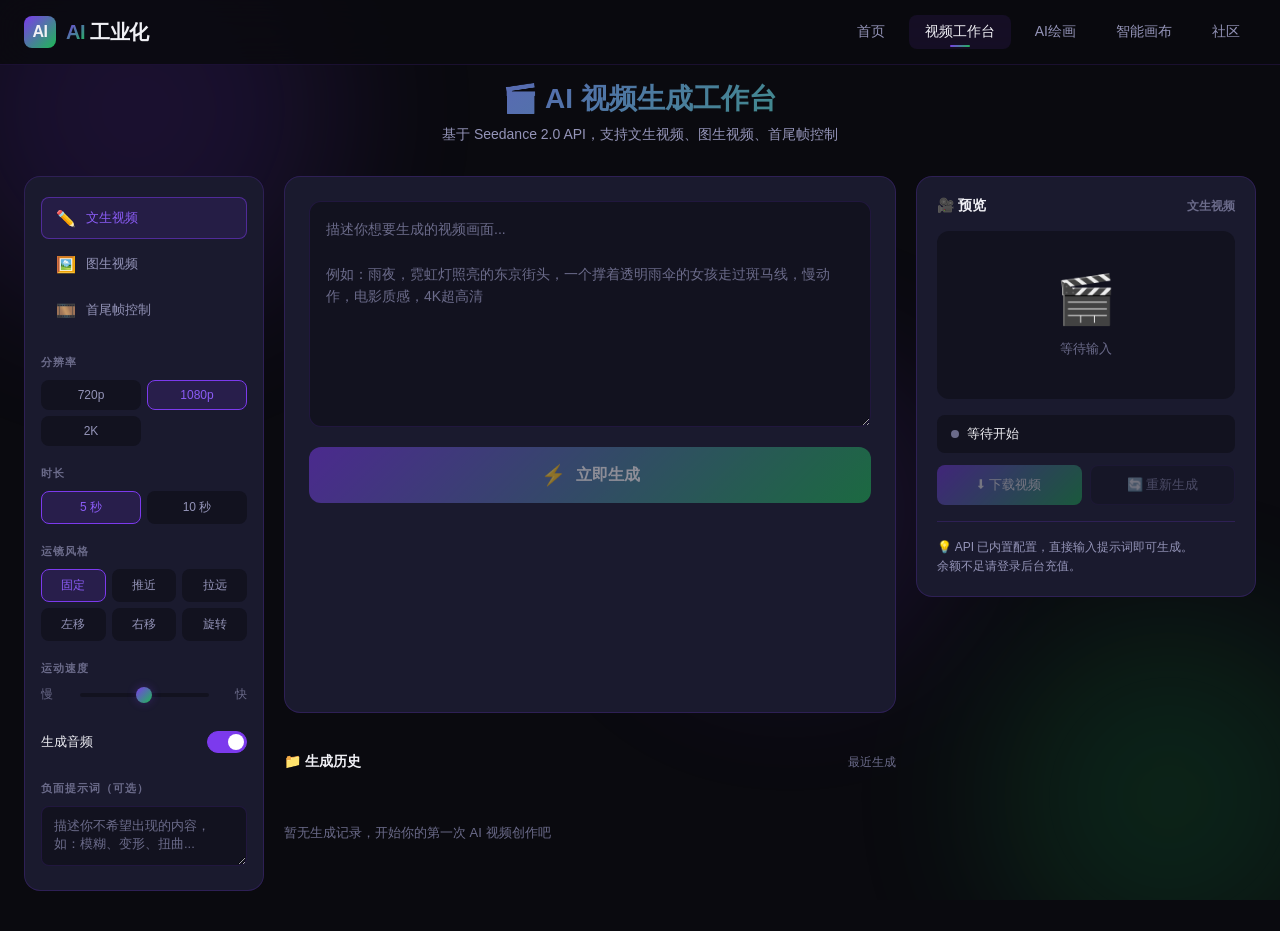
==== commit 2a53c60d: "fix: 移除API Key输入界面，Key已内置到代码中" ====
--- a/pages/video.html
+++ b/pages/video.html
@@ -246,25 +246,11 @@
           </button>
         </div>
 
-        <!-- API Key 设置 -->
+        <!-- API 已内置 -->
         <div style="margin-top:16px;padding-top:16px;border-top:1px solid var(--border-card);">
-          <div class="panel-section-title" style="margin-bottom:6px;">API Key</div>
-          <div style="display:flex;gap:6px;">
-            <input type="password" class="negative-input" id="api-key-input" 
-                   placeholder="输入 Seedance API Key" 
-                   style="min-height:36px;font-size:12px;flex:1;">
-            <button id="api-key-save" style="
-              padding:8px 12px;
-              background:var(--gradient-main);
-              border:none;
-              border-radius:var(--radius-sm);
-              color:white;
-              font-size:12px;
-              font-weight:600;
-              cursor:pointer;
-              white-space:nowrap;
-              transition:var(--transition);
-            ">保存</button>
+          <div style="font-size:12px;color:var(--text-secondary);line-height:1.6;">
+            💡 API 已内置配置，直接输入提示词即可生成。<br>
+            余额不足请登录后台充值。
           </div>
         </div>
 
@@ -304,9 +290,7 @@
     const downloadBtn = document.getElementById('download-btn');
     const regenerateBtn = document.getElementById('regenerate-btn');
 
-    // API Key
-    const apiKeyInput = document.getElementById('api-key-input');
-    const apiKeySave = document.getElementById('api-key-save');
+    // API Key 已内置在 api.js
 
     // History
     const historyScroll = document.getElementById('history-scroll');
@@ -347,15 +331,10 @@
     let uploadedImages = {};
 
     // ============================================
-    // 初始化 - 加载保存的 API Key 和历史
+    // 初始化
     // ============================================
     function init() {
-      // 加载 API Key
-      const savedKey = AI_API.getApiKey();
-      if (savedKey) {
-        apiKeyInput.value = savedKey;
-        generateBtn.disabled = false;
-      }
+      generateBtn.disabled = false;
 
       // 加载历史记录
       renderHistory();
@@ -364,7 +343,7 @@
       bindModeTabs();
       bindOptions();
       bindGenerate();
-      bindApiKey();
+      // API Key 已内置
       bindUploads();
       bindPreview();
       checkGenerateEnabled();
@@ -434,6 +413,18 @@
 
             if (optionName === 'resolution') {
               currentOptions.resolution = value;
+              // 分辨率映射到API需要的ratio
+              const ratioMap = {
+                '720p': '16:9',
+                '1080p': '16:9',
+                '2k': '16:9'
+              };
+              // 如果用户选择了9:16的比例选项
+              if (value === '9:16' || value === '1:1') {
+                currentOptions.ratio = value;
+              } else {
+                currentOptions.ratio = '16:9';
+              }
             } else if (optionName === 'duration') {
               currentOptions.duration = parseInt(value);
             } else if (optionName === 'camera_style') {
@@ -547,12 +538,6 @@
         return;
       }
 
-      const apiKey = AI_API.getApiKey();
-      if (!apiKey) {
-        generateBtn.disabled = true;
-        return;
-      }
-
       if (currentMode === 'text') {
         generateBtn.disabled = !promptText.value.trim();
       } else if (currentMode === 'image') {
@@ -572,21 +557,14 @@
     async function startGeneration() {
       if (isGenerating) return;
 
-      // 检查 API Key
-      const apiKey = AI_API.getApiKey();
-      if (!apiKey) {
-        App.showNotification('请先在右侧面板设置 API Key', 'warning');
-        return;
-      }
-
-      // 收集参数
+      // API Key 已内置
+
+      // 收集参数（适配新API文档）
       const options = {
-        resolution: currentOptions.resolution,
-        duration: currentOptions.duration,
-        cameraStyle: currentOptions.camera_style,
-        speed: currentOptions.speed,
-        audio: currentOptions.audio,
-        negativePrompt: negativePrompt.value.trim()
+        ratio: currentOptions.ratio || '16:9',
+        duration: currentOptions.duration || 5,
+        cameraStyle: currentOptions.camera_style || 'fixed',
+        audio: currentOptions.audio !== false
       };
 
       // 获取提示词
@@ -633,29 +611,30 @@
         updatePreviewStatus('生成中...');
         previewContainer.classList.add('generating');
 
-        // 模拟演示流程（同时也尝试真实轮询）
-        const useSimulation = !apiKey || apiKey.length < 10;
-        
-        if (useSimulation) {
-          // 演示模式
-          await simulateGeneration();
+        // 真实API轮询（按照新API文档的状态名）
+        const pollResult = await AI_API.pollTask(taskResult.taskId, function(status, progress) {
+          const statusText = {
+            'QUEUED': '排队中...',
+            'PENDING': '排队中...',
+            'IN_PROGRESS': '生成中...',
+            'RUNNING': '生成中...'
+          }[status] || '处理中...';
+          updateStatus('processing', `AI 正在生成视频 ${statusText} (${progress})`);
+        });
+
+        // 保存视频URL到全局变量，供下载使用
+        if (pollResult && pollResult.videoUrl) {
+          generatedVideoUrl = pollResult.videoUrl;
+          previewVideo.style.display = 'block';
+          previewPlaceholder.style.display = 'none';
+          previewVideo.src = generatedVideoUrl;
+          downloadBtn.disabled = false;
         } else {
-          // 真实轮询
-          let lastStatus = '';
-          await AI_API.pollTask(taskResult.taskId, function(status) {
-            lastStatus = status;
-            if (status === 'processing' || status === 'queued') {
-              updateStatus('processing', 'AI 正在生成视频，请稍候...');
-            }
-          });
-
-          updateStatus('completed', '视频生成完成！');
+          previewPlaceholder.querySelector('.placeholder-icon').textContent = '✅';
         }
 
-        // 生成完成（演示模式）
-        if (useSimulation) {
-          generatedVideoUrl = 'https://example.com/generated-video-' + Date.now() + '.mp4';
-        }
+        updateStatus('completed', '视频生成完成！');
+        updatePreviewStatus('✅ 视频生成完成！');
 
       } catch (error) {
         console.error('Generation failed:', error);
@@ -666,18 +645,6 @@
         return;
       }
 
-      // 显示视频（演示模式下没有真实视频，展示生成成功状态）
-      if (generatedVideoUrl) {
-        // 尝试设置真实视频 URL 
-        previewVideo.style.display = 'block';
-        previewPlaceholder.style.display = 'none';
-        previewVideo.src = generatedVideoUrl;
-      } else {
-        // 演示完成状态
-        previewPlaceholder.querySelector('.placeholder-icon').textContent = '✅';
-        updatePreviewStatus('✅ 视频生成完成');
-      }
-
       previewContainer.classList.remove('generating');
       downloadBtn.disabled = false;
       regenerateBtn.disabled = false;
@@ -692,24 +659,6 @@
 
       App.showNotification('视频生成成功！', 'success');
       finishGeneration();
-    }
-
-    async function simulateGeneration() {
-      // 模拟进度
-      updateStatus('processing', 'AI 正在分析提示词...');
-      await App.sleep(1500);
-
-      updateStatus('processing', '正在生成关键帧...');
-      await App.sleep(2000);
-
-      updateStatus('processing', '正在渲染视频...');
-      await App.sleep(2000);
-
-      updateStatus('processing', '正在进行后期处理...');
-      await App.sleep(1500);
-
-      updateStatus('completed', '视频生成完成！');
-      updatePreviewStatus('✅ 视频生成完成！请查看结果');
     }
 
     function updateStatus(type, msg) {
@@ -759,26 +708,10 @@
     }
 
     // ============================================
-    // API Key 管理
+    // API Key 管理（已内置）
     // ============================================
     function bindApiKey() {
-      apiKeySave.addEventListener('click', function() {
-        const key = apiKeyInput.value.trim();
-        if (!key) {
-          App.showNotification('请输入 API Key', 'warning');
-          return;
-        }
-        AI_API.setApiKey(key);
-        generateBtn.disabled = false;
-        App.showNotification('API Key 已保存', 'success');
-        checkGenerateEnabled();
-      });
-
-      apiKeyInput.addEventListener('keydown', function(e) {
-        if (e.key === 'Enter') {
-          apiKeySave.click();
-        }
-      });
+      // API Key 已内置在 api.js 中，无需配置
     }
 
     // ============================================
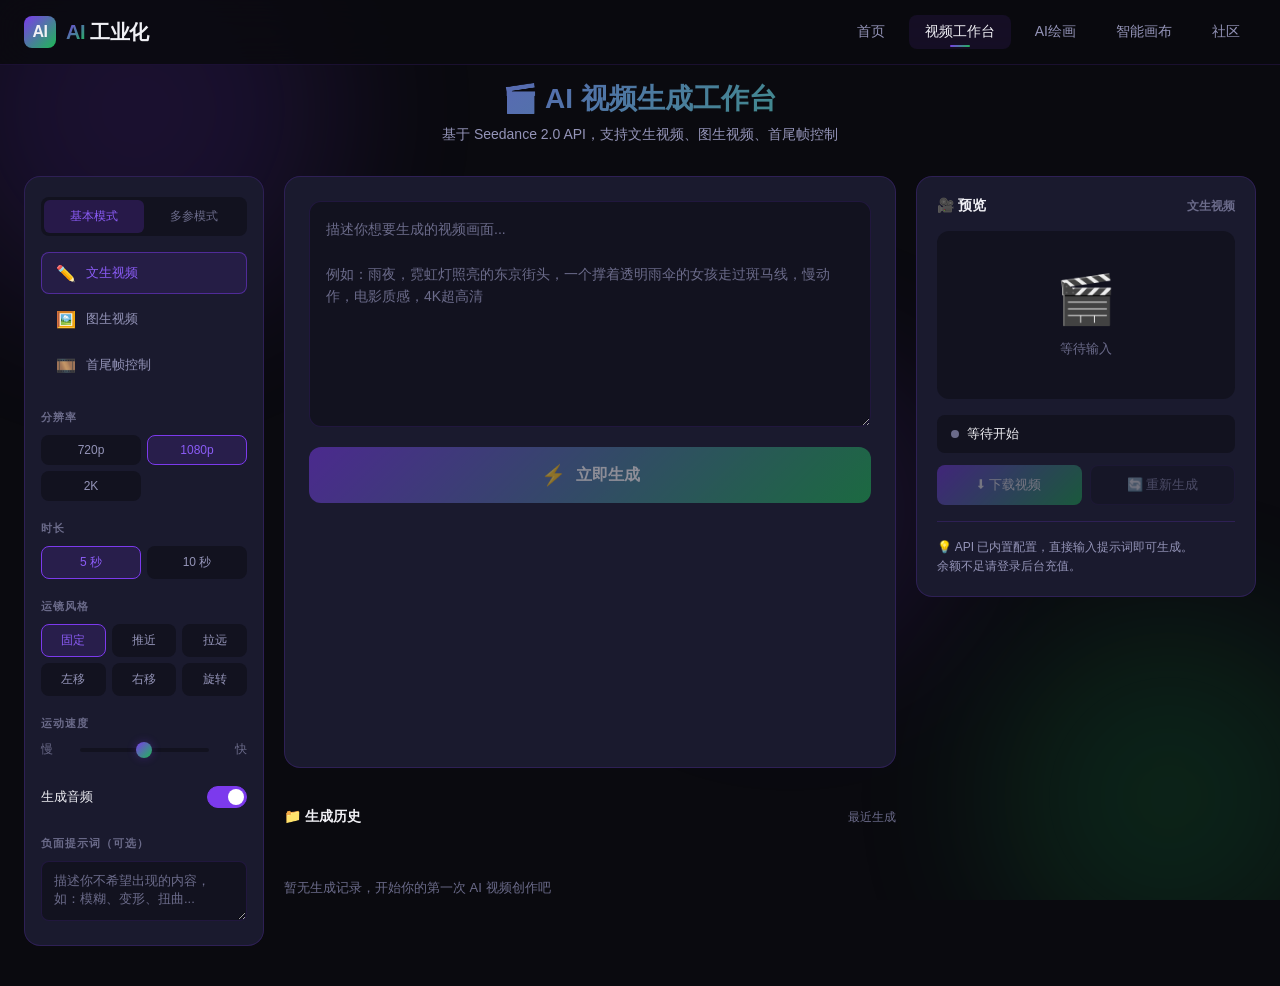
==== commit 4fbfd411: "feat: 视频工作台添加多参模式 - 左侧面板顶部增加「基本模式/多参模式」Tab切换 - 多参模式支持同时上传参考图片、视频、音频（多张/多个） - 图片预览缩略图、视频/音频显示文件名列表，均可" ====
--- a/pages/video.html
+++ b/pages/video.html
@@ -49,6 +49,12 @@
 
       <!-- ======== 左侧面板：模式选择 & 参数配置 ======== -->
       <aside class="left-panel glass">
+
+        <!-- 输入模式切换（基本模式/多参模式） -->
+        <div class="input-mode-tabs" role="tablist" aria-label="输入模式">
+          <button class="input-mode-tab active" data-input-mode="basic" role="tab" aria-selected="true">基本模式</button>
+          <button class="input-mode-tab" data-input-mode="multi" role="tab" aria-selected="false">多参模式</button>
+        </div>
 
         <!-- 模式切换 Tabs -->
         <div class="mode-tabs" role="tablist" aria-label="生成模式">
@@ -188,6 +194,55 @@
             </div>
           </div>
 
+          <!-- 多参模式 -->
+          <div class="mode-content" id="mode-multi">
+            <!-- 提示词 -->
+            <div class="multi-ref-section">
+              <textarea class="prompt-textarea" id="prompt-multi" 
+                        placeholder="描述你想要生成的视频画面...&#10;&#10;例如：雨夜，霓虹灯照亮的东京街头，慢动作，电影质感"
+                        rows="5" aria-label="多参视频描述"></textarea>
+            </div>
+
+            <!-- 参考图片 -->
+            <div class="multi-ref-section">
+              <div class="multi-ref-header">
+                <span class="multi-ref-label">🖼️ 参考图片 <span class="multi-ref-count" id="multi-img-count">0</span></span>
+              </div>
+              <div class="multi-upload-area" id="multi-img-area">
+                <div class="upload-icon-small">🖼️</div>
+                <div class="upload-text-small">拖拽或点击上传图片（支持多张）</div>
+                <input type="file" accept="image/jpeg,image/png,image/webp" id="multi-img-input" multiple aria-label="上传参考图片">
+              </div>
+              <div class="multi-ref-list" id="multi-img-list"></div>
+            </div>
+
+            <!-- 参考视频 -->
+            <div class="multi-ref-section">
+              <div class="multi-ref-header">
+                <span class="multi-ref-label">🎬 参考视频 <span class="multi-ref-count" id="multi-video-count">0</span></span>
+              </div>
+              <div class="multi-upload-area" id="multi-video-area">
+                <div class="upload-icon-small">🎬</div>
+                <div class="upload-text-small">拖拽或点击上传视频</div>
+                <input type="file" accept="video/mp4,video/webm,video/quicktime" id="multi-video-input" multiple aria-label="上传参考视频">
+              </div>
+              <div class="multi-ref-list" id="multi-video-list"></div>
+            </div>
+
+            <!-- 参考音频 -->
+            <div class="multi-ref-section">
+              <div class="multi-ref-header">
+                <span class="multi-ref-label">🎵 参考音频 <span class="multi-ref-count" id="multi-audio-count">0</span></span>
+              </div>
+              <div class="multi-upload-area" id="multi-audio-area">
+                <div class="upload-icon-small">🎵</div>
+                <div class="upload-text-small">拖拽或点击上传音频</div>
+                <input type="file" accept="audio/mpeg,audio/wav,audio/ogg,audio/mp3" id="multi-audio-input" multiple aria-label="上传参考音频">
+              </div>
+              <div class="multi-ref-list" id="multi-audio-list"></div>
+            </div>
+          </div>
+
           <!-- 生成按钮 -->
           <button class="generate-btn" id="generate-btn" disabled>
             <span class="btn-icon">⚡</span>
@@ -315,9 +370,28 @@
     const promptFrame = document.getElementById('prompt-frame');
 
     // ============================================
+    // 多参模式 DOM 引用
+    // ============================================
+    const inputModeTabs = document.querySelectorAll('.input-mode-tab');
+    const promptMulti = document.getElementById('prompt-multi');
+    const multiImgInput = document.getElementById('multi-img-input');
+    const multiImgArea = document.getElementById('multi-img-area');
+    const multiImgList = document.getElementById('multi-img-list');
+    const multiImgCount = document.getElementById('multi-img-count');
+    const multiVideoInput = document.getElementById('multi-video-input');
+    const multiVideoArea = document.getElementById('multi-video-area');
+    const multiVideoList = document.getElementById('multi-video-list');
+    const multiVideoCount = document.getElementById('multi-video-count');
+    const multiAudioInput = document.getElementById('multi-audio-input');
+    const multiAudioArea = document.getElementById('multi-audio-area');
+    const multiAudioList = document.getElementById('multi-audio-list');
+    const multiAudioCount = document.getElementById('multi-audio-count');
+
+    // ============================================
     // State
     // ============================================
     let currentMode = 'text';
+    let currentInputMode = 'basic'; // 'basic' or 'multi'
     let currentOptions = {
       resolution: '1080p',
       duration: 5,
@@ -330,6 +404,13 @@
     let history = JSON.parse(localStorage.getItem('ai_video_history') || '[]');
     let uploadedImages = {};
 
+    // 多参模式状态
+    let multiFiles = {
+      images: [],
+      videos: [],
+      audios: []
+    };
+
     // ============================================
     // 初始化
     // ============================================
@@ -341,10 +422,12 @@
 
       // 事件绑定
       bindModeTabs();
+      bindInputModeTabs();
       bindOptions();
       bindGenerate();
       // API Key 已内置
       bindUploads();
+      bindMultiUploads();
       bindPreview();
       checkGenerateEnabled();
 
@@ -352,6 +435,9 @@
       document.querySelectorAll('.prompt-textarea').forEach(function(el) {
         el.addEventListener('input', checkGenerateEnabled);
       });
+
+      // 初始隐藏多参模式内容
+      document.getElementById('mode-multi').classList.remove('active');
     }
 
     // ============================================
@@ -390,6 +476,64 @@
           // 更新标签
           const labels = { text: '文生视频', image: '图生视频', frame: '首尾帧控制' };
           modeLabel.textContent = labels[mode] || mode;
+
+          checkGenerateEnabled();
+        });
+      });
+    }
+
+    // ============================================
+    // 输入模式切换（基本模式/多参模式）
+    // ============================================
+    function bindInputModeTabs() {
+      inputModeTabs.forEach(function(tab) {
+        tab.addEventListener('click', function() {
+          const mode = tab.dataset.inputMode;
+          if (mode === currentInputMode) return;
+          if (isGenerating) {
+            App.showNotification('请等待当前任务完成后切换', 'warning');
+            return;
+          }
+
+          // 更新Tab状态
+          inputModeTabs.forEach(function(t) {
+            t.classList.remove('active');
+            t.setAttribute('aria-selected', 'false');
+          });
+          tab.classList.add('active');
+          tab.setAttribute('aria-selected', 'true');
+
+          currentInputMode = mode;
+
+          // 切换中间面板内容
+          // 基本模式：显示 mode-text/image/frame
+          // 多参模式：显示 mode-multi
+          if (mode === 'multi') {
+            // 隐藏基本模式的三个内容，显示多参模式
+            Object.keys(modeContents).forEach(function(key) {
+              if (modeContents[key]) {
+                modeContents[key].classList.remove('active');
+              }
+            });
+            var multiContent = document.getElementById('mode-multi');
+            if (multiContent) multiContent.classList.add('active');
+
+            // 更新标签
+            modeLabel.textContent = '多参模式';
+          } else {
+            // 隐藏多参模式，切回当前选中的生成模式
+            var multiContent = document.getElementById('mode-multi');
+            if (multiContent) multiContent.classList.remove('active');
+
+            // 显示当前选中的模式内容
+            if (modeContents[currentMode]) {
+              modeContents[currentMode].classList.add('active');
+            }
+
+            // 更新标签
+            var labels = { text: '文生视频', image: '图生视频', frame: '首尾帧控制' };
+            modeLabel.textContent = labels[currentMode] || currentMode;
+          }
 
           checkGenerateEnabled();
         });
@@ -530,11 +674,156 @@
     }
 
     // ============================================
+    // 多参模式上传
+    // ============================================
+    function bindMultiUploads() {
+      // 图片上传
+      setupMultiUpload(multiImgInput, multiImgArea, multiImgList, multiImgCount, 'images', 'image');
+      // 视频上传
+      setupMultiUpload(multiVideoInput, multiVideoArea, multiVideoList, multiVideoCount, 'videos', 'video');
+      // 音频上传
+      setupMultiUpload(multiAudioInput, multiAudioArea, multiAudioList, multiAudioCount, 'audios', 'audio');
+    }
+
+    function setupMultiUpload(input, area, listEl, countEl, typeKey, fileType) {
+      if (!input || !area) return;
+
+      var acceptTypes;
+      if (fileType === 'image') {
+        acceptTypes = ['image/jpeg', 'image/png', 'image/webp'];
+      } else if (fileType === 'video') {
+        acceptTypes = ['video/mp4', 'video/webm', 'video/quicktime'];
+      } else {
+        acceptTypes = ['audio/mpeg', 'audio/wav', 'audio/ogg', 'audio/mp3'];
+      }
+
+      function addFiles(fileList) {
+        var added = 0;
+        for (var i = 0; i < fileList.length; i++) {
+          var file = fileList[i];
+          var isTypeOk = false;
+          for (var j = 0; j < acceptTypes.length; j++) {
+            if (file.type === acceptTypes[j] || file.type.startsWith(fileType + '/')) {
+              isTypeOk = true;
+              break;
+            }
+          }
+          // 宽松检查 - 如果type为空也接受
+          if (!isTypeOk && file.type) {
+            App.showNotification('不支持的文件类型: ' + file.name, 'warning');
+            continue;
+          }
+
+          if (file.size > 50 * 1024 * 1024) {
+            App.showNotification('文件大小不能超过 50MB: ' + file.name, 'warning');
+            continue;
+          }
+
+          multiFiles[typeKey].push(file);
+          added++;
+        }
+        renderMultiList(typeKey, listEl, countEl);
+        checkGenerateEnabled();
+      }
+
+      // 点击上传
+      input.addEventListener('change', function(e) {
+        if (e.target.files && e.target.files.length) {
+          addFiles(e.target.files);
+        }
+        // 重置input，允许重复选择同一个文件
+        input.value = '';
+      });
+
+      // 拖拽上传
+      ['dragenter', 'dragover'].forEach(function(evt) {
+        area.addEventListener(evt, function(e) {
+          e.preventDefault();
+          e.stopPropagation();
+          area.classList.add('drag-over');
+        });
+      });
+
+      ['dragleave', 'drop'].forEach(function(evt) {
+        area.addEventListener(evt, function(e) {
+          e.preventDefault();
+          e.stopPropagation();
+          area.classList.remove('drag-over');
+          if (evt === 'drop' && e.dataTransfer.files.length) {
+            addFiles(e.dataTransfer.files);
+          }
+        });
+      });
+    }
+
+    function renderMultiList(typeKey, listEl, countEl) {
+      var files = multiFiles[typeKey];
+      if (!listEl) return;
+      listEl.innerHTML = '';
+
+      // 更新计数
+      if (countEl) countEl.textContent = files.length;
+
+      for (var i = 0; i < files.length; i++) {
+        var file = files[i];
+        var item = document.createElement('div');
+        item.className = 'multi-ref-item' + (typeKey === 'images' ? ' image-item' : ' file-item');
+
+        // 删除按钮
+        var delBtn = document.createElement('button');
+        delBtn.className = 'multi-ref-delete';
+        delBtn.textContent = '✕';
+        delBtn.setAttribute('aria-label', '删除 ' + file.name);
+        (function(idx) {
+          delBtn.addEventListener('click', function(e) {
+            e.stopPropagation();
+            multiFiles[typeKey].splice(idx, 1);
+            renderMultiList(typeKey, listEl, countEl);
+            checkGenerateEnabled();
+          });
+        })(i);
+        item.appendChild(delBtn);
+
+        if (typeKey === 'images') {
+          // 图片：显示缩略图
+          var img = document.createElement('img');
+          img.alt = file.name;
+          var reader = new FileReader();
+          reader.onload = (function(imgEl) {
+            return function(e) {
+              imgEl.src = e.target.result;
+            };
+          })(img);
+          reader.readAsDataURL(file);
+          item.appendChild(img);
+        } else {
+          // 视频/音频：显示文件名
+          var icon = document.createElement('span');
+          icon.className = 'file-icon';
+          icon.textContent = typeKey === 'videos' ? '🎬' : '🎵';
+          item.appendChild(icon);
+
+          var nameSpan = document.createElement('span');
+          nameSpan.className = 'file-name';
+          nameSpan.textContent = file.name;
+          item.appendChild(nameSpan);
+        }
+
+        listEl.appendChild(item);
+      }
+    }
+
+    // ============================================
     // 生成按钮
     // ============================================
     function checkGenerateEnabled() {
       if (isGenerating) {
         generateBtn.disabled = true;
+        return;
+      }
+
+      if (currentInputMode === 'multi') {
+        generateBtn.disabled = !promptMulti.value.trim();
         return;
       }
 
@@ -572,7 +861,19 @@
       let taskPromise = null;
 
       try {
-        if (currentMode === 'text') {
+        if (currentInputMode === 'multi') {
+          // 多参模式
+          prompt = promptMulti.value.trim();
+          if (!prompt) {
+            App.showNotification('请输入视频描述', 'warning');
+            return;
+          }
+          taskPromise = AI_API.multiParamVideo(prompt, {
+            images: multiFiles.images.length ? multiFiles.images : undefined,
+            videos: multiFiles.videos.length ? multiFiles.videos : undefined,
+            audios: multiFiles.audios.length ? multiFiles.audios : undefined
+          }, options);
+        } else if (currentMode === 'text') {
           prompt = promptText.value.trim();
           if (!prompt) {
             App.showNotification('请输入视频描述', 'warning');
@@ -651,7 +952,7 @@
 
       // 添加到历史
       addToHistory({
-        mode: currentMode,
+        mode: currentInputMode === 'multi' ? 'multi' : currentMode,
         prompt: prompt.substring(0, 50),
         options: options,
         timestamp: Date.now()
@@ -744,13 +1045,13 @@
         var item = document.createElement('div');
         item.className = 'history-item';
 
-        var modeIcons = { text: '✏️', image: '🖼️', frame: '🎞️' };
-        var modeLabels = { text: '文生', image: '图生', frame: '首尾帧' };
+        var modeIcons = { text: '✏️', image: '🖼️', frame: '🎞️', multi: '🔧' };
+        var modeLabels = { text: '文生', image: '图生', frame: '首尾帧', multi: '多参' };
 
         item.innerHTML = 
           '<div class="history-thumb">' + (modeIcons[record.mode] || '🎬') + '</div>' +
           '<div class="history-meta">' + 
-            (modeLabels[record.mode] || record.mode) + ' · ' +
+            (modeLabels[record.mode] || record.mode) + ' · ' + 
             App.formatDate(record.timestamp, 'HH:mm') +
           '</div>';
 
--- a/css/style-video.css
+++ b/css/style-video.css
@@ -1022,6 +1022,199 @@
   }
 }
 
+/* ============================================
+   多参模式 - Input模式切换（基本模式/多参模式）
+   ============================================ */
+
+.input-mode-tabs {
+  display: flex;
+  gap: 0;
+  margin-bottom: 16px;
+  background: var(--bg-input);
+  border-radius: var(--radius-sm);
+  padding: 3px;
+}
+
+.input-mode-tab {
+  flex: 1;
+  padding: 8px 12px;
+  border: none;
+  background: transparent;
+  color: var(--text-muted);
+  font-size: 12px;
+  font-weight: 500;
+  cursor: pointer;
+  border-radius: 6px;
+  transition: var(--transition);
+  text-align: center;
+}
+
+.input-mode-tab:hover {
+  color: var(--text-secondary);
+}
+
+.input-mode-tab.active {
+  background: rgba(124, 58, 237, 0.2);
+  color: var(--purple-light);
+}
+
+/* ---- 多参模式上传区 ---- */
+.multi-ref-section {
+  margin-bottom: 16px;
+}
+
+.multi-ref-section:last-of-type {
+  margin-bottom: 0;
+}
+
+.multi-ref-header {
+  display: flex;
+  align-items: center;
+  justify-content: space-between;
+  margin-bottom: 8px;
+}
+
+.multi-ref-label {
+  font-size: 13px;
+  font-weight: 600;
+  color: var(--text-primary);
+  display: flex;
+  align-items: center;
+  gap: 6px;
+}
+
+.multi-ref-count {
+  font-size: 11px;
+  color: var(--text-muted);
+  font-weight: 400;
+}
+
+.multi-upload-area {
+  border: 2px dashed rgba(124, 58, 237, 0.2);
+  border-radius: var(--radius-sm);
+  padding: 16px;
+  text-align: center;
+  cursor: pointer;
+  transition: var(--transition);
+  position: relative;
+  background: rgba(124, 58, 237, 0.03);
+}
+
+.multi-upload-area:hover,
+.multi-upload-area.drag-over {
+  border-color: var(--purple);
+  background: rgba(124, 58, 237, 0.08);
+  box-shadow: 0 0 16px var(--glow-purple);
+}
+
+.multi-upload-area .upload-icon-small {
+  font-size: 24px;
+  opacity: 0.5;
+  margin-bottom: 4px;
+}
+
+.multi-upload-area .upload-text-small {
+  font-size: 12px;
+  color: var(--text-muted);
+}
+
+.multi-upload-area input[type="file"] {
+  position: absolute;
+  inset: 0;
+  opacity: 0;
+  cursor: pointer;
+}
+
+/* 文件列表 */
+.multi-ref-list {
+  display: flex;
+  flex-wrap: wrap;
+  gap: 8px;
+  margin-top: 8px;
+  min-height: 0;
+}
+
+.multi-ref-item {
+  position: relative;
+  border-radius: var(--radius-sm);
+  background: var(--bg-input);
+  border: 1px solid rgba(124, 58, 237, 0.15);
+  overflow: hidden;
+  transition: var(--transition);
+}
+
+.multi-ref-item:hover {
+  border-color: var(--border-active);
+}
+
+/* 图片预览 */
+.multi-ref-item.image-item {
+  width: 80px;
+  height: 80px;
+}
+
+.multi-ref-item.image-item img {
+  width: 100%;
+  height: 100%;
+  object-fit: cover;
+}
+
+/* 文件名称显示 */
+.multi-ref-item.file-item {
+  display: flex;
+  align-items: center;
+  gap: 6px;
+  padding: 8px 12px;
+  font-size: 12px;
+  color: var(--text-secondary);
+  max-width: 180px;
+}
+
+.multi-ref-item.file-item .file-icon {
+  font-size: 16px;
+  flex-shrink: 0;
+}
+
+.multi-ref-item.file-item .file-name {
+  overflow: hidden;
+  text-overflow: ellipsis;
+  white-space: nowrap;
+  flex: 1;
+}
+
+/* 删除按钮 */
+.multi-ref-delete {
+  position: absolute;
+  top: -4px;
+  right: -4px;
+  width: 20px;
+  height: 20px;
+  border-radius: 50%;
+  background: rgba(239, 68, 68, 0.9);
+  border: 2px solid var(--bg-card);
+  color: white;
+  font-size: 10px;
+  cursor: pointer;
+  display: flex;
+  align-items: center;
+  justify-content: center;
+  opacity: 0;
+  transition: var(--transition);
+  z-index: 2;
+  line-height: 1;
+}
+
+.multi-ref-item:hover .multi-ref-delete {
+  opacity: 1;
+}
+
+@media (max-width: 600px) {
+  .multi-ref-item.image-item {
+    width: 64px;
+    height: 64px;
+  }
+}
+
 /* ---- Hide mode content ---- */
 .mode-content {
   display: none;
